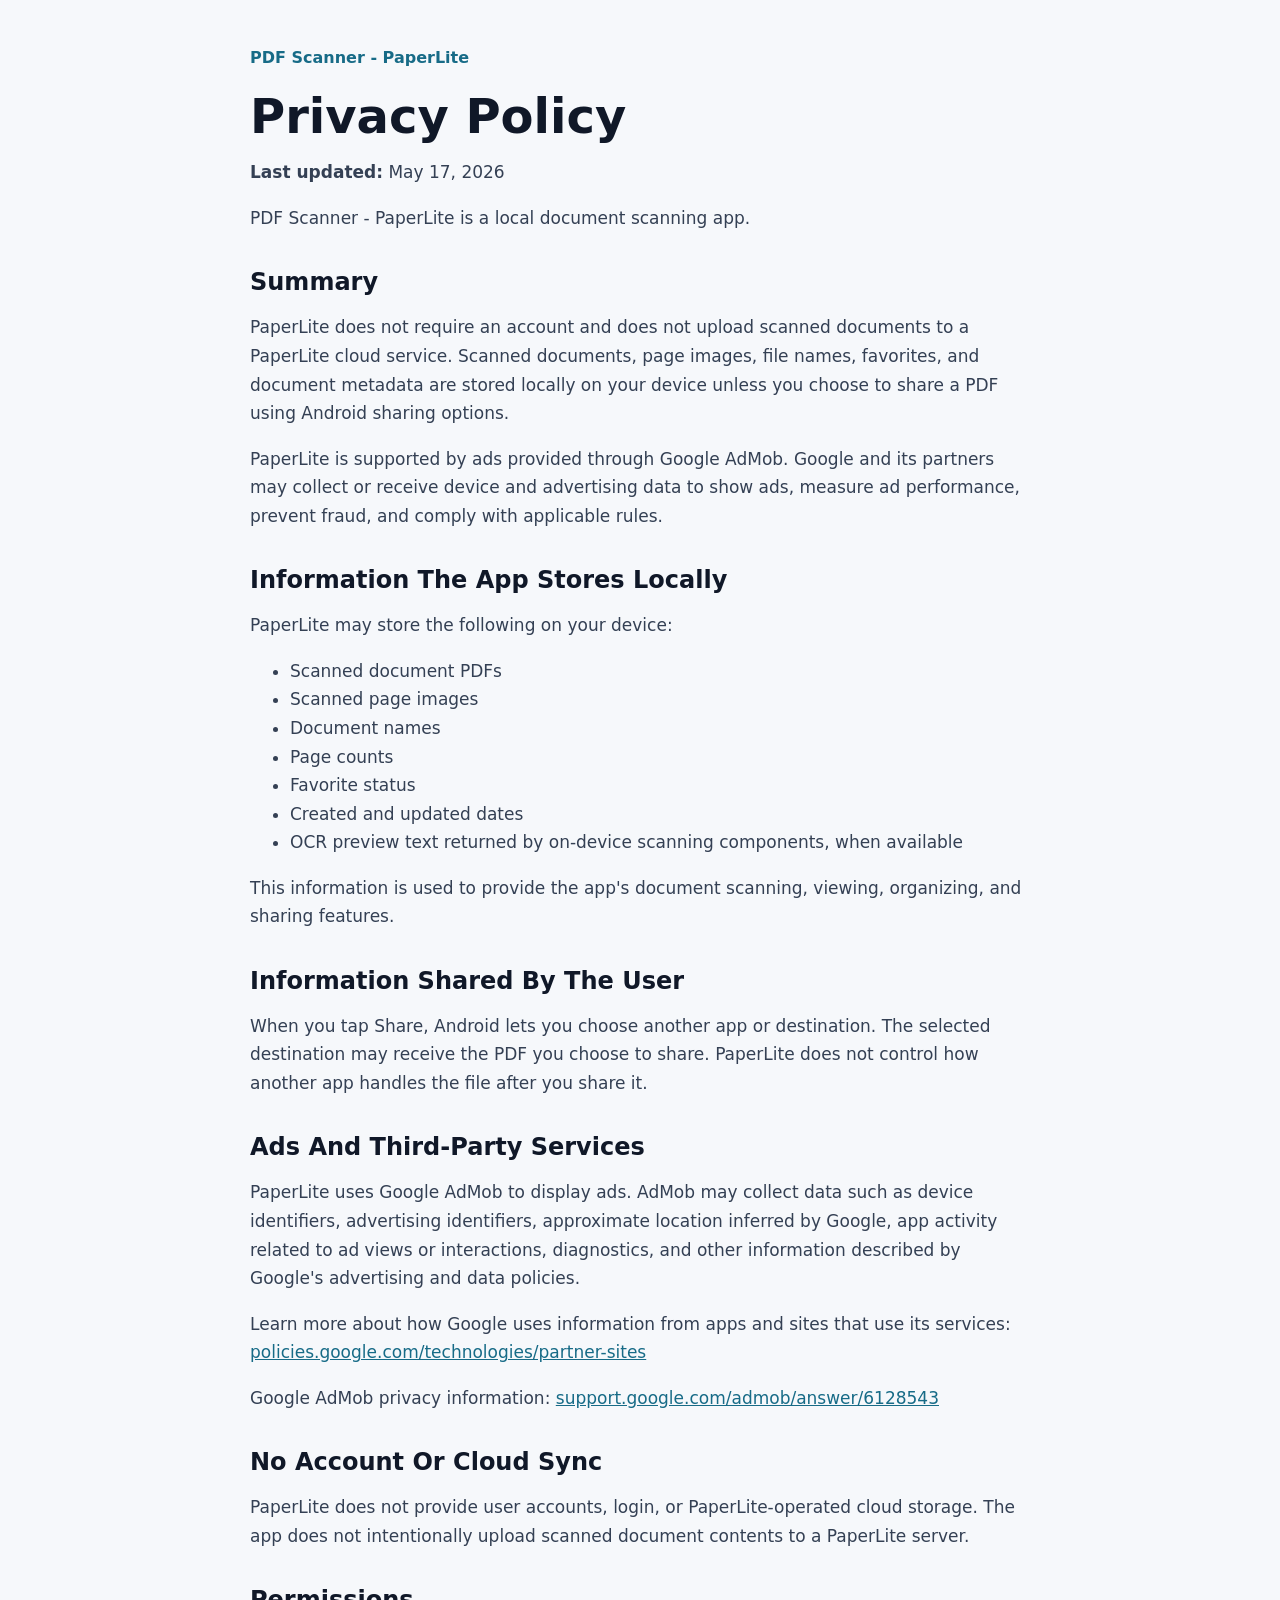
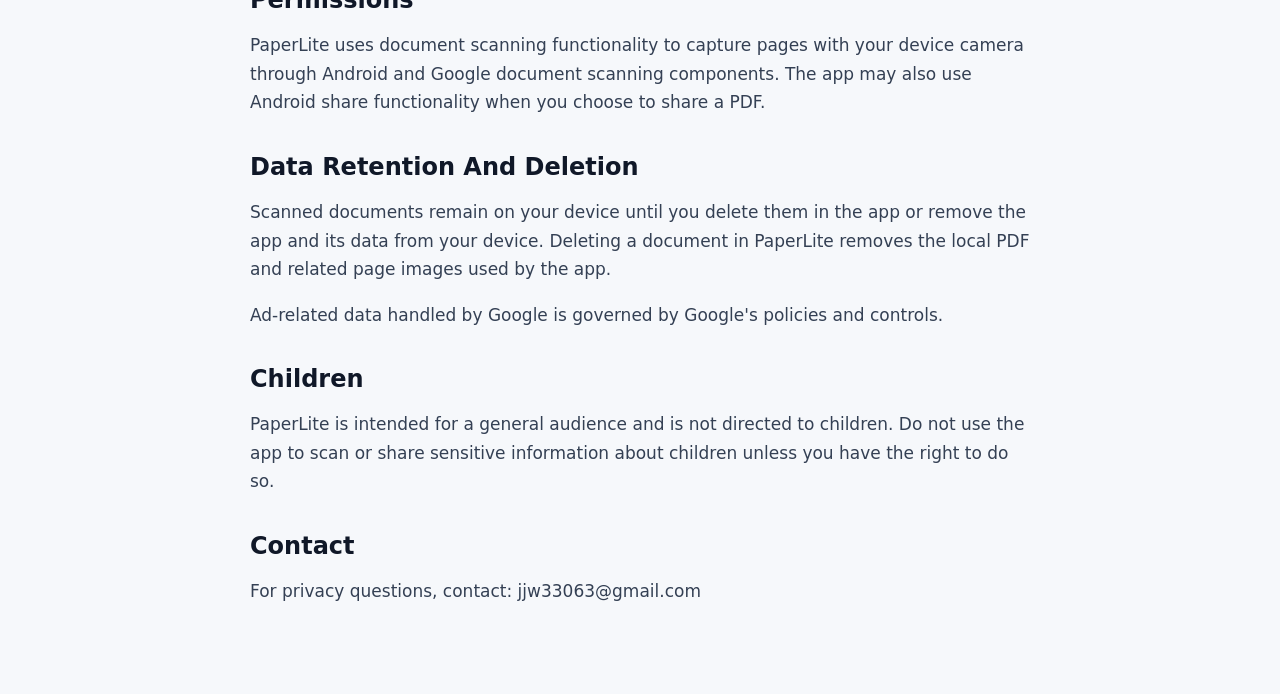
==== privacy.html @ 741ea971 "Add PaperLite privacy policy site" ====
<!doctype html>
<html lang="en">
  <head>
    <meta charset="utf-8" />
    <meta name="viewport" content="width=device-width, initial-scale=1" />
    <title>Privacy Policy | PDF Scanner - PaperLite</title>
    <meta
      name="description"
      content="Privacy policy for PDF Scanner - PaperLite."
    />
    <link rel="stylesheet" href="/styles.css" />
  </head>
  <body>
    <main class="page document">
      <a class="back" href="/">PDF Scanner - PaperLite</a>
      <h1>Privacy Policy</h1>
      <p><strong>Last updated:</strong> May 17, 2026</p>
      <p>
        PDF Scanner - PaperLite is a local document scanning app.
      </p>

      <h2>Summary</h2>
      <p>
        PaperLite does not require an account and does not upload scanned
        documents to a PaperLite cloud service. Scanned documents, page images,
        file names, favorites, and document metadata are stored locally on your
        device unless you choose to share a PDF using Android sharing options.
      </p>
      <p>
        PaperLite is supported by ads provided through Google AdMob. Google and
        its partners may collect or receive device and advertising data to show
        ads, measure ad performance, prevent fraud, and comply with applicable
        rules.
      </p>

      <h2>Information The App Stores Locally</h2>
      <p>PaperLite may store the following on your device:</p>
      <ul>
        <li>Scanned document PDFs</li>
        <li>Scanned page images</li>
        <li>Document names</li>
        <li>Page counts</li>
        <li>Favorite status</li>
        <li>Created and updated dates</li>
        <li>
          OCR preview text returned by on-device scanning components, when
          available
        </li>
      </ul>
      <p>
        This information is used to provide the app's document scanning,
        viewing, organizing, and sharing features.
      </p>

      <h2>Information Shared By The User</h2>
      <p>
        When you tap Share, Android lets you choose another app or destination.
        The selected destination may receive the PDF you choose to share.
        PaperLite does not control how another app handles the file after you
        share it.
      </p>

      <h2>Ads And Third-Party Services</h2>
      <p>
        PaperLite uses Google AdMob to display ads. AdMob may collect data such
        as device identifiers, advertising identifiers, approximate location
        inferred by Google, app activity related to ad views or interactions,
        diagnostics, and other information described by Google's advertising and
        data policies.
      </p>
      <p>
        Learn more about how Google uses information from apps and sites that
        use its services:
        <a href="https://policies.google.com/technologies/partner-sites">
          policies.google.com/technologies/partner-sites
        </a>
      </p>
      <p>
        Google AdMob privacy information:
        <a href="https://support.google.com/admob/answer/6128543">
          support.google.com/admob/answer/6128543
        </a>
      </p>

      <h2>No Account Or Cloud Sync</h2>
      <p>
        PaperLite does not provide user accounts, login, or PaperLite-operated
        cloud storage. The app does not intentionally upload scanned document
        contents to a PaperLite server.
      </p>

      <h2>Permissions</h2>
      <p>
        PaperLite uses document scanning functionality to capture pages with
        your device camera through Android and Google document scanning
        components. The app may also use Android share functionality when you
        choose to share a PDF.
      </p>

      <h2>Data Retention And Deletion</h2>
      <p>
        Scanned documents remain on your device until you delete them in the app
        or remove the app and its data from your device. Deleting a document in
        PaperLite removes the local PDF and related page images used by the app.
      </p>
      <p>
        Ad-related data handled by Google is governed by Google's policies and
        controls.
      </p>

      <h2>Children</h2>
      <p>
        PaperLite is intended for a general audience and is not directed to
        children. Do not use the app to scan or share sensitive information
        about children unless you have the right to do so.
      </p>

      <h2>Contact</h2>
      <p>For privacy questions, contact: jjw33063@gmail.com</p>
    </main>
  </body>
</html>
---- styles.css ----
:root {
  color-scheme: light;
  font-family:
    Inter, ui-sans-serif, system-ui, -apple-system, BlinkMacSystemFont, "Segoe UI",
    sans-serif;
  color: #1d2433;
  background: #f6f8fb;
}

* {
  box-sizing: border-box;
}

body {
  margin: 0;
}

a {
  color: #176b87;
}

.page {
  width: min(920px, calc(100% - 40px));
  margin: 0 auto;
}

.hero {
  min-height: 100vh;
  display: flex;
  flex-direction: column;
  justify-content: center;
  gap: 22px;
  padding: 56px 0;
}

.eyebrow {
  margin: 0;
  color: #176b87;
  font-weight: 700;
  letter-spacing: 0;
}

h1 {
  max-width: 780px;
  margin: 0;
  color: #101828;
  font-size: clamp(44px, 7vw, 76px);
  line-height: 0.98;
  letter-spacing: 0;
}

.lede {
  max-width: 680px;
  margin: 0;
  color: #475467;
  font-size: 20px;
  line-height: 1.55;
}

.button {
  display: inline-flex;
  width: fit-content;
  min-height: 48px;
  align-items: center;
  justify-content: center;
  border-radius: 8px;
  background: #176b87;
  color: white;
  padding: 0 18px;
  font-weight: 700;
  text-decoration: none;
}

.document {
  max-width: 780px;
  padding: 48px 0 72px;
}

.document h1 {
  font-size: 48px;
  line-height: 1.05;
}

.document h2 {
  margin: 36px 0 12px;
  color: #101828;
  font-size: 24px;
}

.document p,
.document li {
  color: #344054;
  font-size: 17px;
  line-height: 1.68;
}

.back {
  display: inline-block;
  margin-bottom: 24px;
  font-weight: 700;
  text-decoration: none;
}
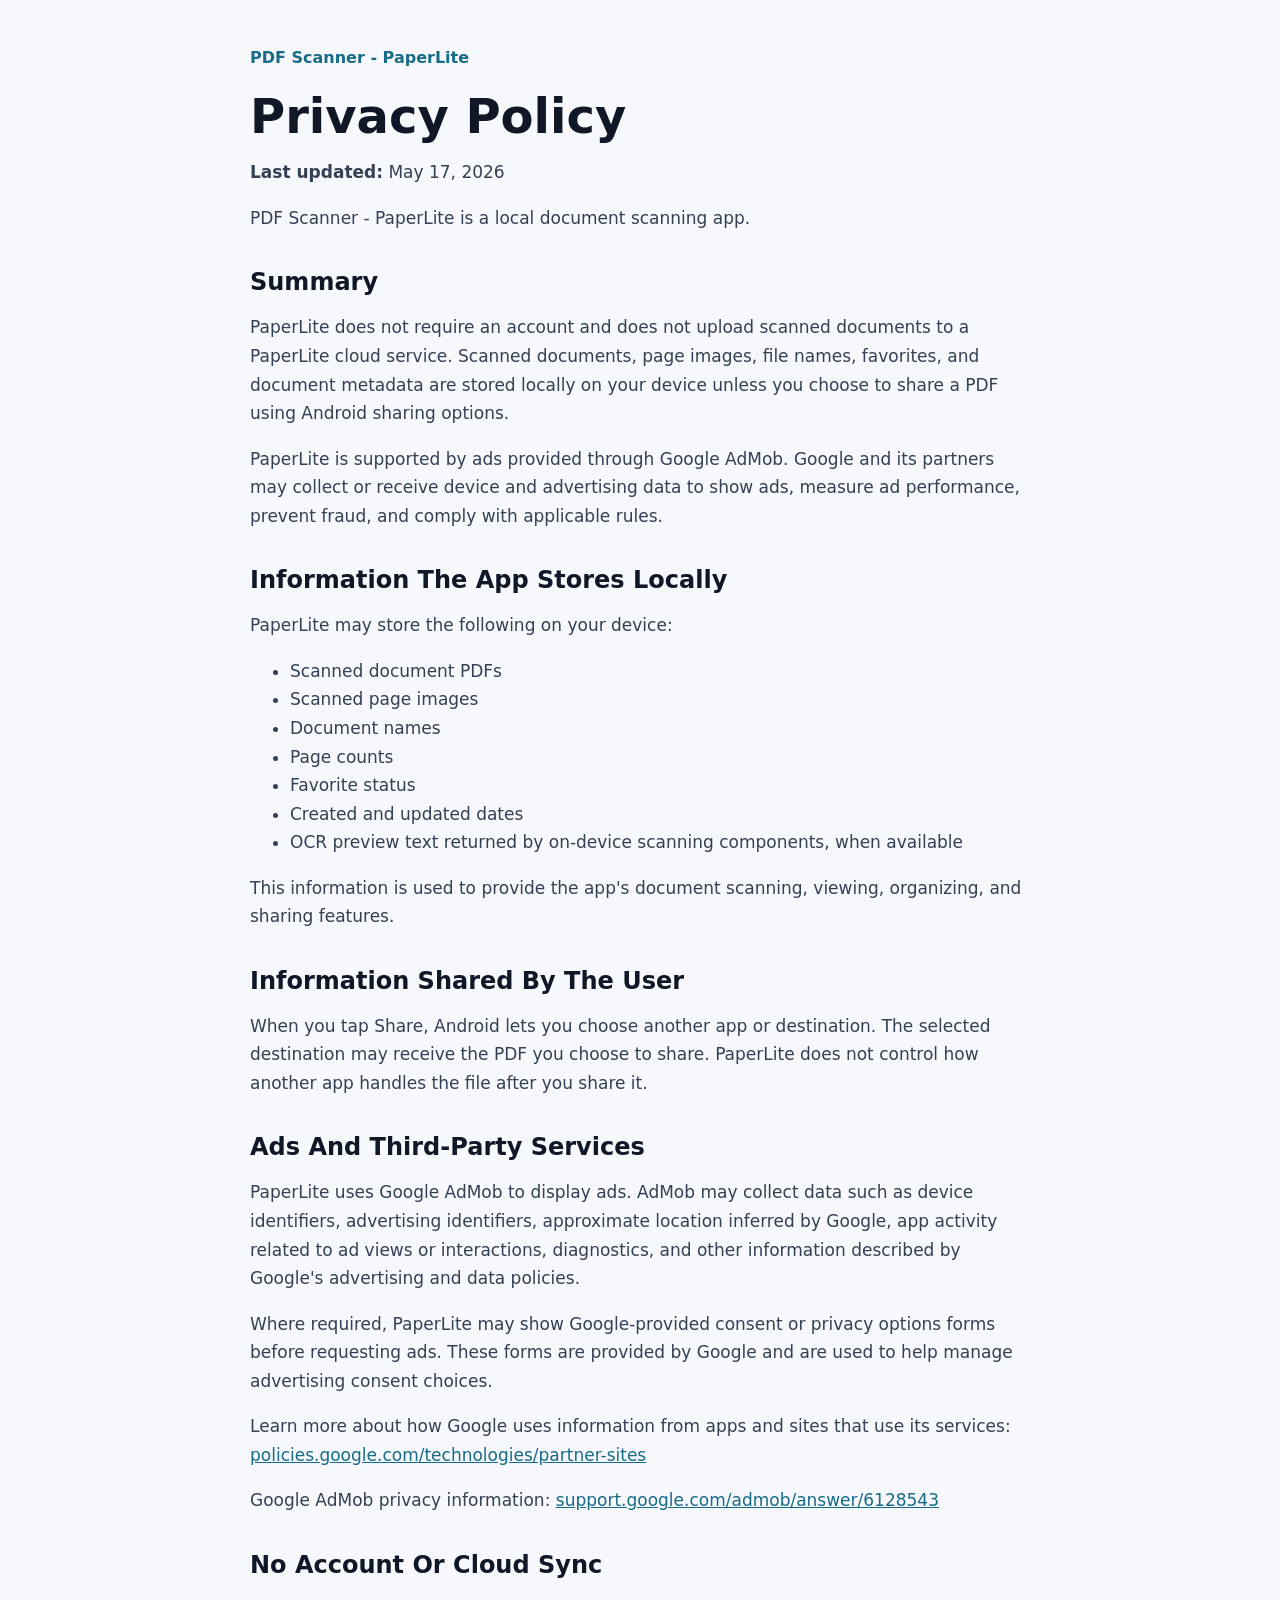
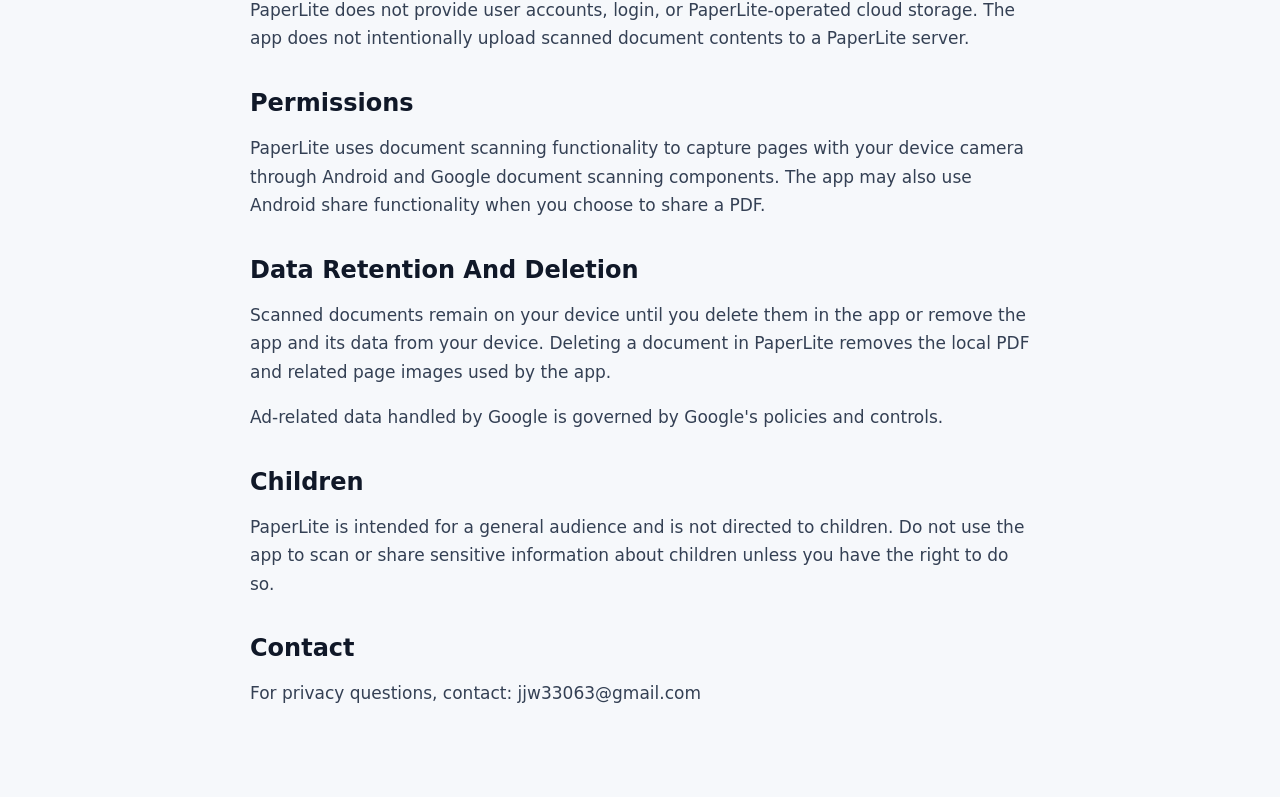
==== commit 25a38281: "Update PaperLite privacy policy ads consent wording" ====
--- a/privacy.html
+++ b/privacy.html
@@ -8,11 +8,11 @@
       name="description"
       content="Privacy policy for PDF Scanner - PaperLite."
     />
-    <link rel="stylesheet" href="/styles.css" />
+    <link rel="stylesheet" href="styles.css" />
   </head>
   <body>
     <main class="page document">
-      <a class="back" href="/">PDF Scanner - PaperLite</a>
+      <a class="back" href="./">PDF Scanner - PaperLite</a>
       <h1>Privacy Policy</h1>
       <p><strong>Last updated:</strong> May 17, 2026</p>
       <p>
@@ -69,6 +69,11 @@
         data policies.
       </p>
       <p>
+        Where required, PaperLite may show Google-provided consent or privacy
+        options forms before requesting ads. These forms are provided by Google
+        and are used to help manage advertising consent choices.
+      </p>
+      <p>
         Learn more about how Google uses information from apps and sites that
         use its services:
         <a href="https://policies.google.com/technologies/partner-sites">
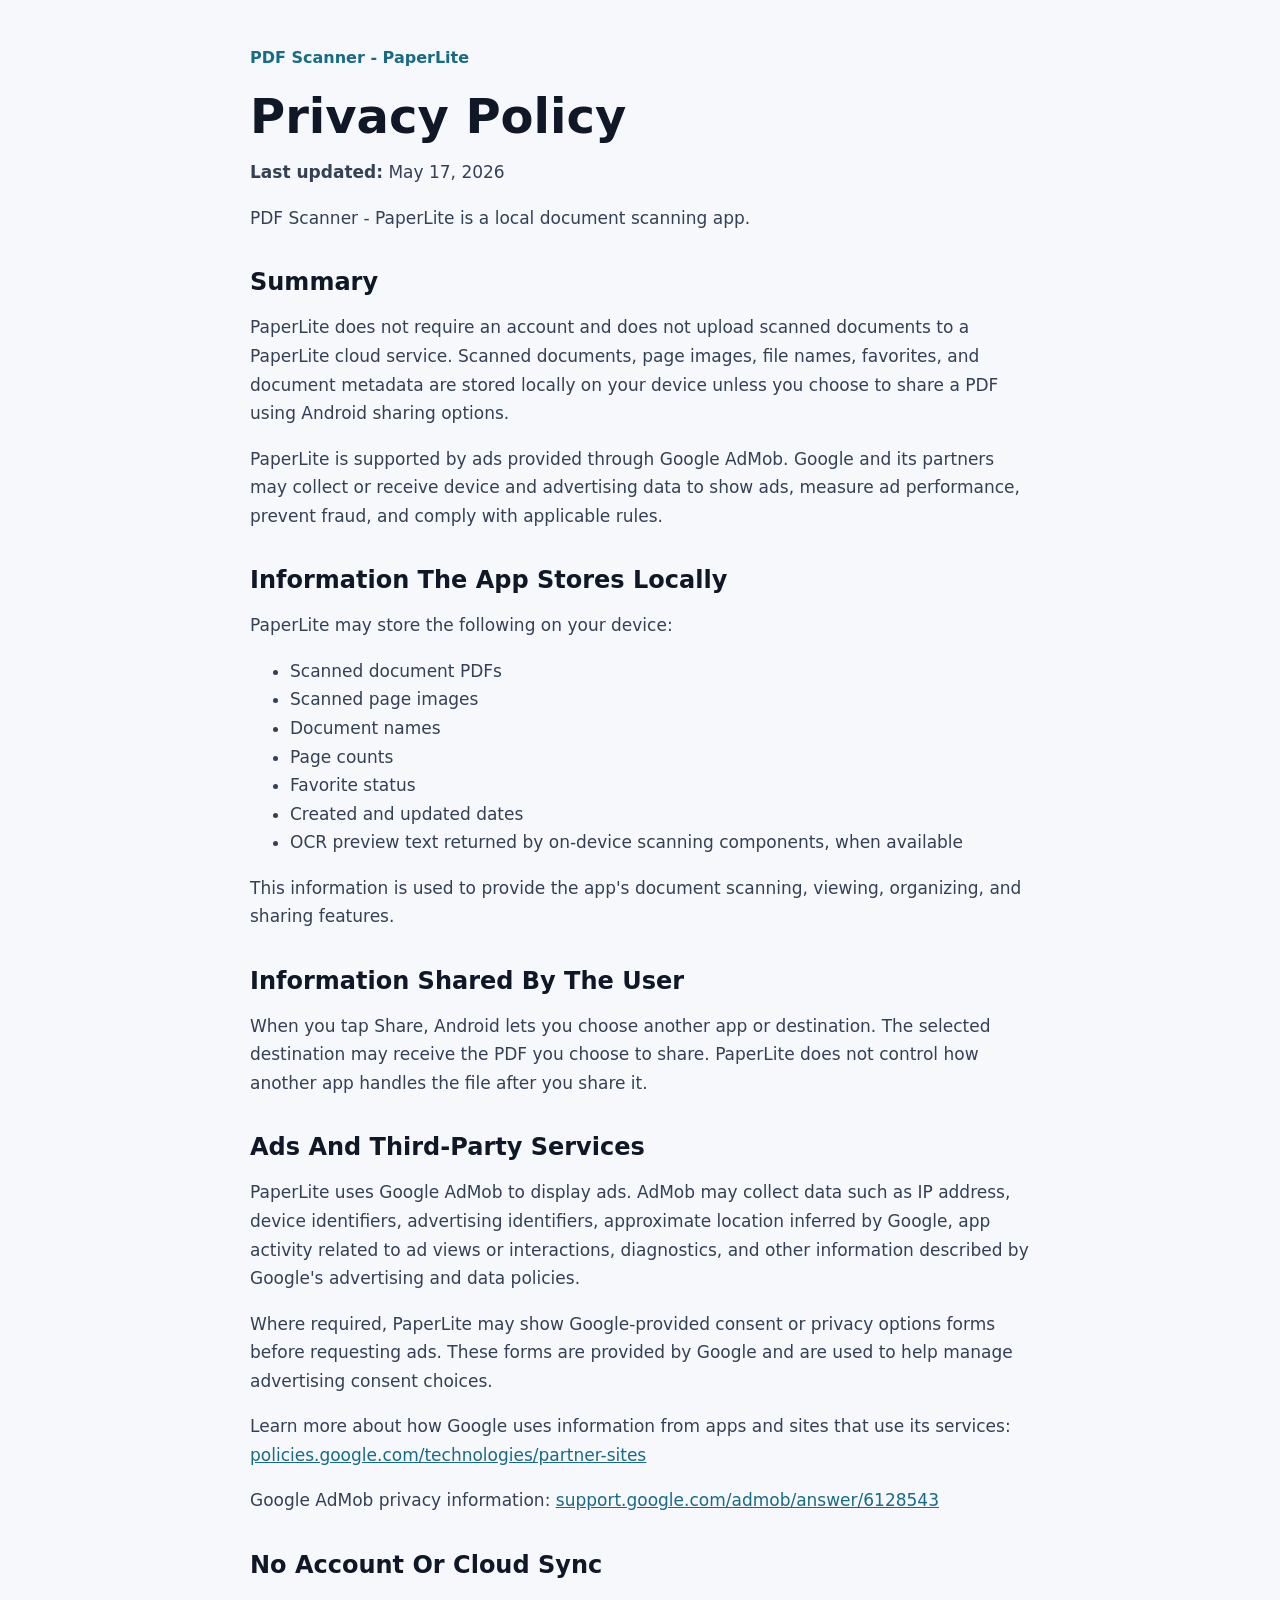
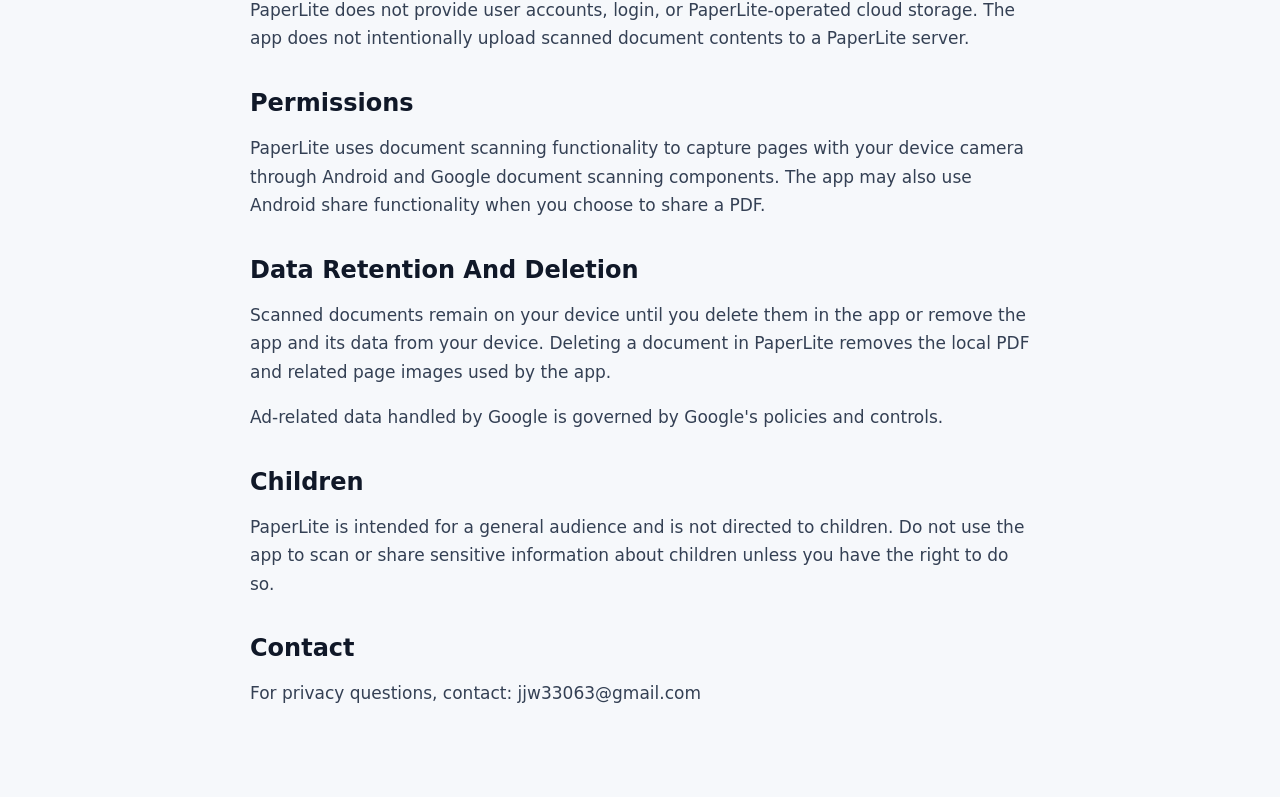
==== commit bdbb68c8: "Clarify AdMob data disclosure" ====
--- a/privacy.html
+++ b/privacy.html
@@ -63,10 +63,10 @@
       <h2>Ads And Third-Party Services</h2>
       <p>
         PaperLite uses Google AdMob to display ads. AdMob may collect data such
-        as device identifiers, advertising identifiers, approximate location
-        inferred by Google, app activity related to ad views or interactions,
-        diagnostics, and other information described by Google's advertising and
-        data policies.
+        as IP address, device identifiers, advertising identifiers, approximate
+        location inferred by Google, app activity related to ad views or
+        interactions, diagnostics, and other information described by Google's
+        advertising and data policies.
       </p>
       <p>
         Where required, PaperLite may show Google-provided consent or privacy
